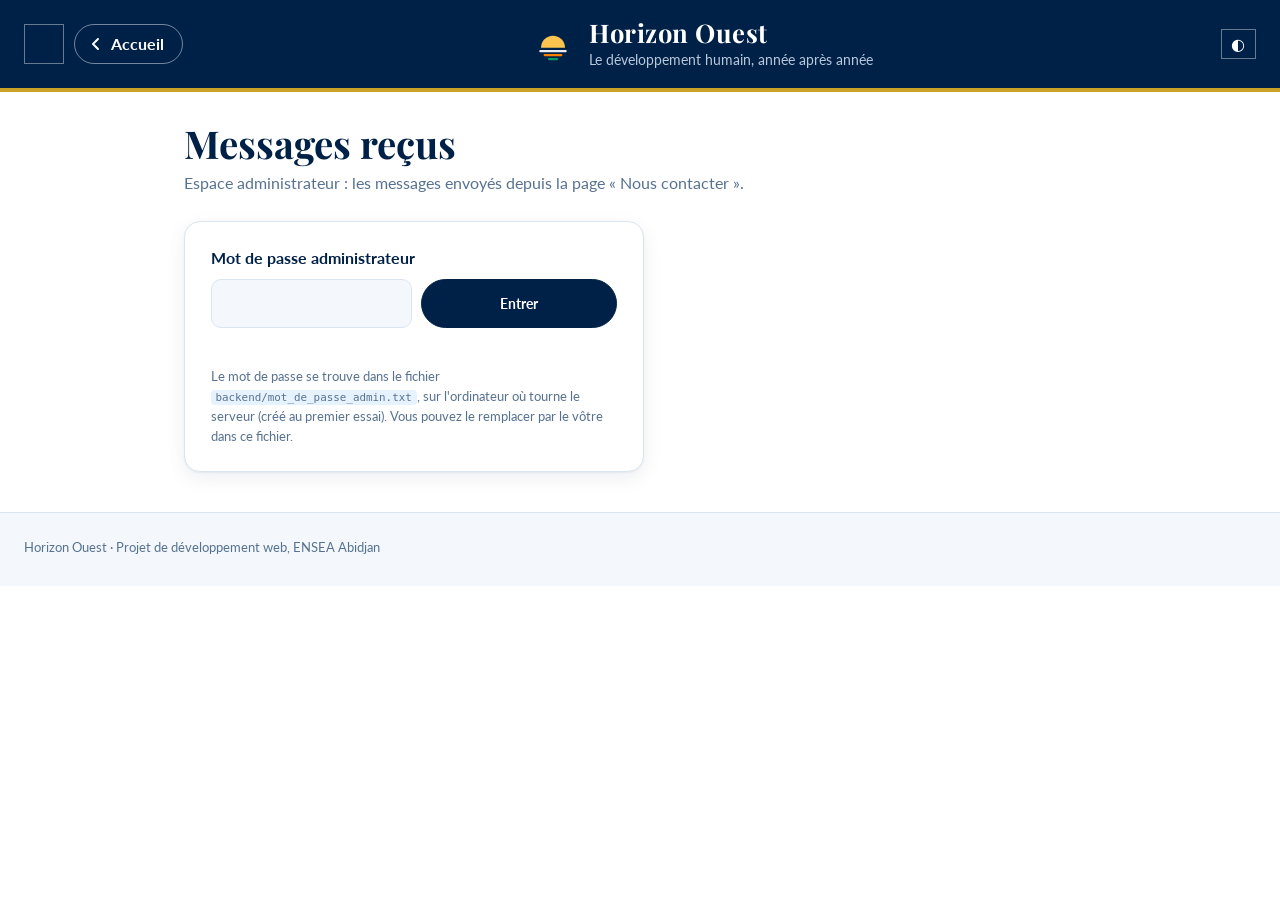
==== admin.html @ affb7279 "Horizon Ouest : tableau de bord du développement humain en Afrique de l'Ouest Projet de développemen" ====
<!DOCTYPE html>
<html lang="fr">
<head>
	<meta charset="UTF-8">
	<meta name="viewport" content="width=device-width, initial-scale=1.0">
	<meta name="robots" content="noindex">
	<title>Messages reçus | Horizon Ouest</title>
	<link rel="preconnect" href="https://fonts.googleapis.com">
	<link rel="preconnect" href="https://fonts.gstatic.com" crossorigin>
	<link rel="stylesheet" href="https://fonts.googleapis.com/css2?family=Lato:ital,wght@0,400;0,700;1,400&family=Playfair+Display:wght@700&display=swap">
	<link rel="icon" href="images/logo.svg" type="image/svg+xml">
	<link rel="stylesheet" href="css/style.css">
</head>
<body>

<header class="bandeau">
	<a class="bandeau__titre" href="index.html">
		<img class="bandeau__logo" src="images/logo.svg" alt="" width="44" height="44">
		<h1>Horizon Ouest</h1>
		<p class="bandeau__sous-titre">Le développement humain, année après année</p>
	</a>
	<nav class="bandeau__nav" aria-label="Réglages">
		<button type="button" id="bascule-theme" class="bouton-icone" aria-label="Basculer le thème clair ou sombre">
			<span aria-hidden="true">◐</span>
		</button>
	</nav>
</header>

<main class="page admin">
	<div class="admin__entete">
		<div>
			<h2 class="page__titre">Messages reçus</h2>
			<p class="admin__sous-titre">Espace administrateur : les messages envoyés depuis la page « Nous contacter ».</p>
		</div>
		<button type="button" id="admin-deconnexion" class="bouton admin__deconnexion" hidden>Se déconnecter</button>
	</div>

	<!-- Connexion -->
	<form id="admin-connexion" class="admin__connexion" novalidate>
		<label for="admin-mdp">Mot de passe administrateur</label>
		<div class="admin__ligne-mdp">
			<input type="password" id="admin-mdp" autocomplete="current-password" required>
			<button type="submit" class="bouton bouton--principal">Entrer</button>
		</div>
		<p id="admin-erreur" class="erreur-champ" role="alert"></p>
		<p class="aide">Le mot de passe se trouve dans le fichier <code>backend/mot_de_passe_admin.txt</code>, sur l'ordinateur où tourne le serveur (créé au premier essai). Vous pouvez le remplacer par le vôtre dans ce fichier.</p>
	</form>

	<!-- Liste -->
	<section id="admin-messages" class="admin__messages" hidden aria-labelledby="admin-compte">
		<div class="admin__outils">
			<p id="admin-compte" class="admin__compte"></p>
			<div class="bascule admin__filtre" role="group" aria-label="Filtrer les messages">
				<button type="button" class="bascule__option actif" data-filtre="tous" aria-pressed="true">Tous</button>
				<button type="button" class="bascule__option" data-filtre="non-lus" aria-pressed="false">Non lus</button>
			</div>
			<label class="visuellement-cache" for="admin-recherche">Rechercher dans les messages</label>
			<input type="search" id="admin-recherche" class="admin__recherche" placeholder="Rechercher (nom, e-mail, texte)…">
			<button type="button" id="admin-actualiser" class="bouton">Actualiser</button>
		</div>
		<ol id="admin-liste" class="admin__liste"></ol>
		<p id="admin-vide" class="admin__vide" hidden></p>
	</section>
</main>

<footer class="pied">
	<p>Horizon Ouest · Projet de développement web, ENSEA Abidjan</p>
</footer>

<script src="js/config.js"></script>
<script src="js/commun.js"></script>
<script src="js/menu.js"></script>
<script src="js/admin.js"></script>

</body>
</html>
---- css/style.css ----
/* style.css : mise en page et theme du tableau de bord.
   Inspiration : publications statistiques (Our World in Data) : fond blanc,
   texte bleu nuit, titres en serif, angles droits, aucune ombre.
   Les couleurs passent par des variables : le mode sombre ne fait que les redefinir. */

:root {
	--fond:            #ffffff;
	--fond-carte:      #ffffff;
	--fond-panneau:    #f4f8fc;
	--surface:         #e7f2ff;
	--texte:           #002147;
	--texte-faible:    #577291;
	--bordure:         #dbe5f0;
	--bordure-forte:   #a4b6ca;
	--accent:          #b40000;   /* liens survoles, focus, erreurs fortes : avec parcimonie */
	--principal:       #002147;   /* bouton principal, onglet actif */
	--principal-texte: #ffffff;
	--vert:            #1a7a4c;
	--rouge:           #b40000;
	--orange:          #a85a00;   /* statut ODD « en chemin » (texte : contraste AA sur blanc) */
	--vert-fond:       #e3f4ea;
	--orange-fond:     #fdf0dc;
	--rouge-fond:      #fbe5e5;
	--orange-ci:       #f77f00;   /* couleur de la Cote d'Ivoire dans les donnees (graphiques, carte) */
	--dore:            #c9a227;   /* petites touches decoratives : traits, bordures, curseur */
	--dore-texte:      #8a6d0b;   /* dore assez fonce pour un texte sur fond blanc */
	--vert-ci:         #009e60;
	--nuit:            #002147;   /* en-tete et bandeau d'accueil, dans les deux themes */
	--carte-min:       #e3ecf6;   /* carte choroplethe : valeur la plus faible */
	--carte-max:       #0b3a6e;   /* carte choroplethe : valeur la plus forte */
	--carte-voisins:   #e9edf1;
	--carte-ocean:     #f3f7fb;
	--jaune:           #fcc44e;   /* titre du bandeau d'accueil */
	--rayon:           16px;      /* cartes et blocs */
	--rayon-petit:     10px;      /* lignes, champs, pastilles carrees */
	--ombre:           0 1px 2px rgba(0, 33, 71, .06), 0 6px 20px rgba(0, 33, 71, .07);
	--ombre-forte:     0 2px 4px rgba(0, 33, 71, .08), 0 14px 34px rgba(0, 33, 71, .13);
	--sortie:          cubic-bezier(.16, 1, .3, 1);
	--serif: "Playfair Display", Georgia, "Times New Roman", serif;
	--sans:  "Lato", "Segoe UI", system-ui, -apple-system, sans-serif;
}

[data-theme="sombre"] {
	--fond:            #0b1a2e;
	--fond-carte:      #0f2138;
	--fond-panneau:    #0f2138;
	--surface:         #16304f;
	--texte:           #e6edf5;
	--texte-faible:    #9fb3c8;
	--bordure:         #24405f;
	--bordure-forte:   #3d5c80;
	--accent:          #ff8a7a;
	--principal:       #e6edf5;
	--principal-texte: #0b1a2e;
	--vert:            #5fcf98;
	--rouge:           #ff8a7a;
	--orange:          #f6b24f;
	--dore:            #e0b84a;
	--dore-texte:      #e8c766;
	--vert-fond:       #123b2c;
	--orange-fond:     #3d2c10;
	--rouge-fond:      #3f1d22;
	--nuit:            #061426;
	--carte-min:       #1f3a5c;
	--carte-max:       #9fd0ff;
	--carte-voisins:   #1a2d45;
	--carte-ocean:     #0b1a2e;
	--ombre:           0 1px 2px rgba(0, 0, 0, .3), 0 6px 20px rgba(0, 0, 0, .25);
	--ombre-forte:     0 2px 4px rgba(0, 0, 0, .35), 0 14px 34px rgba(0, 0, 0, .4);
}

* { box-sizing: border-box; }

html { scroll-behavior: smooth; }
@media (prefers-reduced-motion: reduce) { html { scroll-behavior: auto; } }

body {
	margin: 0;
	font-family: var(--sans);
	font-size: 16px;
	background: var(--fond);
	color: var(--texte);
	line-height: 1.55;
}

a { color: inherit; }
a:hover { color: var(--accent); }

/* ---------- Bandeau ---------- */
.bandeau {
	display: flex;
	align-items: center;
	justify-content: space-between;
	gap: 1.5rem;
	padding: 1.1rem 1.5rem;
	background: var(--nuit);
	color: #ffffff;
	border-bottom: 4px solid var(--dore);
}
/* Drapeau a gauche, titre et sous-titre empiles a droite. */
.bandeau__titre {
	display: grid; grid-template-columns: auto 1fr;
	column-gap: .9rem; align-items: center; min-width: 0;
}

.bandeau__titre { color: inherit; text-decoration: none; }
.bandeau__titre:hover { color: inherit; }
.bandeau__logo { grid-row: span 2; display: block; width: 44px; height: 44px; border-radius: 22%; } /* coins du logo (rx 112/512) */
.bandeau h1 {
	margin: 0;
	font-family: var(--serif);
	font-weight: 700;
	font-size: 1.6rem;
	line-height: 1.1;
	letter-spacing: .02em;
}
.bandeau__sous-titre { margin: .2rem 0 0; font-size: .88rem; color: #b9c8db; }

.bandeau__nav { display: flex; align-items: center; gap: 1.2rem; flex: 0 0 auto; }

.bouton-icone {
	background: transparent;
	border: 1px solid rgba(255, 255, 255, .4);
	color: #ffffff;
	padding: .3rem .6rem;
	font-size: 1rem;
	cursor: pointer;
}
.bouton-icone:hover { border-color: #ffffff; }
.bandeau :focus-visible { outline-color: var(--jaune); }

/* ---------- Bandeau d'accueil : carte du monde en filigrane ---------- */
.accueil {
	position: relative;
	overflow: hidden;
	background: var(--nuit);
	color: #ffffff;
	text-align: center;
	/* Section haute : la carte du monde en filigrane a de la place pour se montrer. */
	min-height: 440px; display: flex; align-items: center; justify-content: center;
	padding: 4.5rem 1.5rem 4rem;
}
.accueil__carte {
	position: absolute; inset: 0;
	width: 100%; height: 100%;
	object-fit: cover;
	opacity: .3;
	pointer-events: none;
}
.accueil__contenu { position: relative; max-width: 860px; margin: 0 auto; }
.accueil__titre {
	margin: 0 0 .8rem;
	font-family: var(--serif);
	font-weight: 700;
	font-size: clamp(1.7rem, 3.6vw, 2.6rem);
	line-height: 1.15;
	color: var(--jaune);
	text-wrap: balance;
}
.accueil__texte { margin: 0 auto 1.5rem; max-width: 60ch; font-size: 1.05rem; color: #d3deea; }
.accueil__chiffres {
	list-style: none; margin: 0; padding: 0;
	display: flex; flex-wrap: wrap; justify-content: center; gap: .6rem;
}
.accueil__chiffres li {
	padding: .35rem .95rem;
	border: 1px solid rgba(255, 255, 255, .35);
	border-radius: 999px;
	font-size: .9rem;
	color: #ffffff;
	background: rgba(0, 33, 71, .55);
}


:focus-visible { outline: 2px solid var(--accent); outline-offset: 2px; }

/* ---------- Disposition ---------- */
.disposition {
	display: grid;
	grid-template-columns: 300px 1fr;
	gap: 2rem;
	padding: 1.75rem 1.5rem 2.5rem;
	align-items: start;
	max-width: 1360px;
	margin: 0 auto;
}

/* ---------- Panneau de controle ---------- */
.panneau {
	background: var(--fond-panneau);
	border: 1px solid var(--bordure);
	padding: 1.1rem 1.1rem 1.3rem;
	position: sticky;
	top: 1rem;
}

.groupe { border: 0; padding: 0; margin: 0 0 1.25rem; min-width: 0; }
.groupe legend, .legende-section {
	font-family: var(--serif);
	font-weight: 700;
	font-size: 1.02rem;
	color: var(--texte);
	padding: 0;
	margin: 0 0 .45rem;
}

select, input[type="number"] {
	width: 100%;
	padding: .5rem .55rem;
	border: 1px solid var(--bordure-forte);
	border-radius: 0;
	background: var(--fond-carte);
	color: var(--texte);
	font: inherit;
	font-size: .92rem;
}
select:hover, input[type="number"]:hover { border-color: var(--texte-faible); }
input.invalide { border-color: var(--rouge); }

.periode { display: flex; gap: .7rem; }
.periode span { flex: 1; display: flex; align-items: center; gap: .4rem; }
.periode label { font-size: .88rem; color: var(--texte-faible); }

/* 16 pays sur deux colonnes, puis les deux agregats sous un trait. */
.liste-pays { display: grid; grid-template-columns: 1fr 1fr; gap: .3rem .75rem; }
.liste-pays .case { min-width: 0; line-height: 1.3; }
.case--agregat { grid-column: 1 / -1; }
.case:not(.case--agregat) + .case--agregat { margin-top: .35rem; padding-top: .55rem; border-top: 1px solid var(--bordure); }
.case { display: flex; align-items: center; gap: .5rem; font-size: .92rem; cursor: pointer; }
.case input { accent-color: var(--principal); margin: 0; }
.case--agregat { color: var(--texte-faible); }

.bascule { display: flex; border: 1px solid var(--bordure-forte); margin-bottom: .7rem; }
.bascule__option {
	flex: 1; padding: .42rem; border: 0; background: var(--fond-carte);
	color: var(--texte); font: inherit; font-size: .88rem; cursor: pointer;
}
.bascule__option + .bascule__option { border-left: 1px solid var(--bordure-forte); }
.bascule__option.actif { background: var(--principal); color: var(--principal-texte); font-weight: 700; }

.actions { display: flex; gap: .5rem; margin-top: .5rem; }
.bouton {
	flex: 1; padding: .5rem .7rem;
	border: 1px solid var(--bordure-forte); border-radius: 0;
	background: var(--fond-carte); color: var(--texte);
	font: inherit; font-size: .88rem; cursor: pointer;
}
.bouton:hover:not(:disabled) { border-color: var(--texte); }
.bouton:disabled { opacity: .5; cursor: not-allowed; }
.bouton--principal {
	background: var(--principal); border-color: var(--principal);
	color: var(--principal-texte); font-weight: 700;
}
.bouton--principal:hover:not(:disabled) { background: var(--accent); border-color: var(--accent); color: #fff; }

.lien-discret {
	display: block; width: 100%; margin-top: .7rem; padding: 0;
	background: none; border: 0; color: var(--texte-faible);
	font: inherit; font-size: .82rem; text-align: left;
	text-decoration: underline; text-underline-offset: 2px; cursor: pointer;
}
.lien-discret:hover { color: var(--accent); }

.aide { margin: .35rem 0 0; font-size: .8rem; color: var(--texte-faible); }
.erreur-champ { margin: .3rem 0 0; font-size: .8rem; color: var(--rouge); min-height: 1em; }
.etiquette-champ { display: block; margin: .7rem 0 .25rem; font-size: .85rem; color: var(--texte-faible); }

.groupe--separe { margin: 1.3rem 0 0; padding-top: 1.1rem; border-top: 1px solid var(--bordure); }

/* ---------- Resultats ---------- */
.resultats { min-width: 0; }
.titre-serie {
	margin: 0 0 1.1rem;
	font-family: var(--serif);
	font-weight: 700;
	font-size: 1.75rem;
	line-height: 1.2;
	max-width: 40ch;
}

.bloc {
	background: var(--fond-carte);
	border: 1px solid var(--bordure);
	padding: 1.2rem 1.25rem;
	margin: 0 0 1.5rem;
}
.bloc__titre {
	margin: 0 0 .8rem;
	font-family: var(--serif);
	font-weight: 700;
	font-size: 1.15rem;
	color: var(--texte);
}
/* La legende du graphique est le commentaire automatique : une phrase, pas un titre. */
.bloc--graphique .bloc__titre {
	font-family: var(--sans);
	font-weight: 400;
	font-size: .98rem;
	color: var(--texte-faible);
	max-width: 75ch;
}
.zone-graphique { position: relative; height: 360px; }
.origine-calculs { margin: -.75rem 0 1rem; }

/* ---------- Carte choroplethe ---------- */
.choro__sous-titre { margin: -.5rem 0 1rem; color: var(--texte-faible); font-size: .92rem; }
.choro__corps {
	display: grid; grid-template-columns: minmax(0, 1.75fr) minmax(220px, 1fr);
	gap: 1.5rem; align-items: start;
}
.choro__zone { position: relative; }
.choro { display: block; width: 100%; height: auto; background: var(--carte-ocean); }
.choro__voisins { fill: var(--carte-voisins); stroke: var(--fond-carte); stroke-width: .8; }
.choro__encadre { fill: none; stroke: var(--bordure-forte); stroke-width: .8; stroke-dasharray: 3 2; }
.choro__pays { stroke: var(--fond-carte); stroke-width: 1; stroke-linejoin: round; transition: fill .3s; cursor: default; }
.choro__pays.est-survole { stroke: var(--texte); stroke-width: 2; }
.choro__pays--manquant { fill: url(#hachures); }
.choro__hachure { stroke: var(--bordure-forte); stroke-width: 1.6; }
.choro__valeur {
	font: 700 10.5px var(--sans); fill: #002147; text-anchor: middle;
	dominant-baseline: middle; pointer-events: none; font-variant-numeric: tabular-nums;
}
.choro__valeur--clair { fill: #ffffff; }
/* Grande annee en filigrane, comme dans les cartes animees d'Our World in Data. */
.choro__grande-annee {
	position: absolute; left: .6rem; bottom: .2rem; pointer-events: none;
	font: 700 clamp(1.8rem, 6vw, 3.2rem)/1 var(--serif); color: var(--texte); opacity: .18;
}
.choro__infobulle {
	position: absolute; z-index: 2; pointer-events: none;
	display: flex; flex-direction: column; gap: .1rem;
	padding: .45rem .65rem; max-width: 240px;
	background: var(--fond-carte); border: 1px solid var(--bordure-forte);
	font-size: .85rem; line-height: 1.35; white-space: nowrap;
}
.choro__infobulle strong { font-family: var(--serif); }
.choro__infobulle[hidden] { display: none; }
.choro__nom-encadre { font: 9px var(--sans); fill: var(--texte-faible); text-anchor: middle; }

.choro__classement { list-style: none; margin: 0; padding: 0; font-size: .85rem; }
.choro__ligne {
	display: grid; grid-template-columns: 1.4rem minmax(0, 7.5rem) 1fr auto;
	align-items: center; gap: .5rem; padding: .18rem .3rem;
	border-bottom: 1px solid var(--bordure);
}
.choro__ligne.est-survole { background: var(--surface); }
.choro__ligne--civ { font-weight: 700; box-shadow: inset 3px 0 0 var(--orange-ci); }
.choro__rang { color: var(--texte-faible); text-align: right; font-variant-numeric: tabular-nums; }
.choro__nom { overflow: hidden; text-overflow: ellipsis; white-space: nowrap; }
.choro__barre { height: 8px; background: var(--carte-voisins); }
.choro__barre > span { display: block; height: 100%; transition: width .3s; }
.choro__chiffre { text-align: right; font-variant-numeric: tabular-nums; white-space: nowrap; }

.choro__commandes { display: flex; align-items: stretch; gap: .5rem; margin-top: 1rem; }
.choro__fleche { flex: 0 0 auto; padding-inline: .9rem; }
.choro__fleche:disabled { opacity: .35; cursor: default; }
/* Bande des annees : defile horizontalement, l'annee choisie reste au centre. */
.choro__bande {
	position: relative; flex: 1; min-width: 0;
	display: flex; gap: .25rem; overflow-x: auto; scrollbar-width: thin;
	padding: .2rem; border: 1px solid var(--bordure); background: var(--fond-panneau);
}
.choro__an {
	flex: 0 0 auto; padding: .3rem .55rem;
	font: inherit; font-size: .88rem; font-variant-numeric: tabular-nums;
	color: var(--texte); background: transparent; border: 1px solid transparent; cursor: pointer;
}
.choro__an:hover { border-color: var(--bordure-forte); }
.choro__an--partiel { color: var(--texte-faible); }
.choro__an.actif { background: var(--principal); color: var(--principal-texte); font-weight: 700; }
.choro__an:focus-visible, .choro__fleche:focus-visible { outline: 2px solid var(--dore); outline-offset: 1px; }
@media (max-width: 520px) {
	.choro__fleche-texte { display: none; }
}
.choro__legende {
	display: flex; align-items: center; gap: .6rem;
	margin: .7rem 0 .2rem; font-size: .85rem; color: var(--texte-faible);
}
.choro__degrade {
	flex: 1; max-width: 260px; height: 10px;
	background: linear-gradient(to right, var(--carte-min), var(--carte-max));
}
@media (max-width: 900px) {
	.choro__corps { grid-template-columns: 1fr; }
}
@media (prefers-reduced-motion: reduce) {
	.choro__pays, .choro__barre > span { transition: none; }
}

/* ---------- Chiffres cles ---------- */
.hausse { color: var(--vert); }

/* ---------- Statut ODD : pastille feu tricolore (couleur + texte, jamais la couleur seule) ---------- */
.pastille {
	display: inline-flex; align-items: center; gap: .35rem;
	padding: .1rem .55rem; border-radius: 999px;
	font-size: .78rem; font-weight: 700; white-space: nowrap;
}
.pastille::before { content: ""; width: .55rem; height: .55rem; border-radius: 50%; background: currentColor; }
.pastille--atteint { color: var(--vert);   background: var(--vert-fond); }
.pastille--proche  { color: var(--orange); background: var(--orange-fond); }
.pastille--loin    { color: var(--rouge);  background: var(--rouge-fond); }


/* ---------- Comprendre l'indicateur ---------- */
.fiche summary { cursor: pointer; margin: 0; }
.fiche[open] summary { margin-bottom: .8rem; }
.fiche p { margin: 0 0 .6rem; }
.fiche a { color: var(--texte); }
.fiche__citation-titre { font-weight: 700; margin-top: 1rem !important; }
.fiche__citation {
	padding: .7rem .9rem; background: var(--fond-panneau);
	border-left: 3px solid var(--dore); font-size: .9rem;
}

/* ---------- Chiffres cles de l'accueil ---------- */
.mini-courbe { display: block; width: 100%; height: 36px; overflow: visible; }
.baisse { color: var(--rouge); }

/* ---------- Tableau ---------- */
.zone-tableau { overflow-x: auto; max-height: 440px; }
table { border-collapse: collapse; width: 100%; font-size: .9rem; font-variant-numeric: tabular-nums; }
th, td { padding: .45rem .75rem; text-align: right; border-bottom: 1px solid var(--bordure); white-space: nowrap; }
th:first-child, td:first-child { text-align: left; position: sticky; left: 0; background: var(--fond-carte); }
thead th {
	position: sticky; top: 0; z-index: 1;
	background: var(--fond-carte); font-weight: 700; color: var(--texte);
	border-bottom: 2px solid var(--texte);
}
tbody tr:hover td, tbody tr:hover th { background: var(--surface); }
.nd { color: var(--texte-faible); }

/* ---------- Etats ---------- */
.etat {
	border-top: 2px solid var(--texte);
	padding: 2.2rem 0 1rem;
	color: var(--texte-faible);
	max-width: 62ch;
}
.etat__titre {
	font-family: var(--serif); font-weight: 700; font-size: 1.5rem; line-height: 1.25;
	color: var(--texte); margin: 0 0 .6rem;
}
.etat--erreur { border-top-color: var(--rouge); }
.etat--erreur .etat__titre { color: var(--rouge); }
.etat .bouton { flex: 0 0 auto; margin-top: .9rem; }

.rotateur {
	width: 26px; height: 26px; margin: 0 0 .8rem;
	border: 3px solid var(--bordure); border-top-color: var(--texte);
	border-radius: 50%; animation: tourner .8s linear infinite;
}
@keyframes tourner { to { transform: rotate(360deg); } }
@media (prefers-reduced-motion: reduce) { .rotateur { animation-duration: 2.5s; } }

/* ---------- Favoris, import, ruptures ---------- */
.liste-favoris { list-style: none; margin: 0; padding: 0; display: flex; flex-direction: column; gap: .3rem; }
.liste-favoris li { display: flex; align-items: center; gap: .3rem; }
.favori__ouvrir {
	flex: 1; min-width: 0; text-align: left; padding: .35rem .5rem;
	border: 1px solid var(--bordure); background: var(--fond-carte);
	color: var(--texte); font: inherit; font-size: .84rem; cursor: pointer;
	overflow: hidden; text-overflow: ellipsis; white-space: nowrap;
}
.favori__ouvrir:hover { border-color: var(--texte); }
.favori__supprimer {
	flex: 0 0 auto; width: 1.9rem; height: 1.9rem; border: 0;
	background: none; color: var(--texte-faible); font-size: 1.05rem; cursor: pointer;
}
.favori__supprimer:hover { color: var(--rouge); }

.bouton--fichier { display: block; text-align: center; }
input[type="file"]:focus-visible + .bouton--fichier { outline: 2px solid var(--accent); outline-offset: 2px; }

.bandeau-info {
	margin: -.4rem 0 1.2rem; padding: .65rem .9rem; font-size: .9rem;
	background: var(--surface); border-left: 3px solid var(--texte);
}
.lien-discret--en-ligne { display: inline; width: auto; margin: 0 0 0 .3rem; }

.liste-ruptures { margin: 0 0 .6rem; padding-left: 1.2rem; font-size: .93rem; }
.liste-ruptures li { margin: .3rem 0; }
.liste-ruptures li.hausse, .liste-ruptures li.baisse { color: var(--texte); }
.liste-ruptures li.hausse::marker { color: var(--vert); }
.liste-ruptures li.baisse::marker { color: var(--rouge); }
td.rupture { color: var(--rouge); font-weight: 700; box-shadow: inset 0 -2px 0 var(--rouge); }

/* ---------- Notre equipe ---------- */
.projet { max-width: 1100px; margin: 0 auto; padding: 2.5rem 1.5rem 0; }
.equipe__grille {
	display: grid; grid-template-columns: repeat(auto-fit, minmax(300px, 1fr));
	gap: 1.5rem;
}

.membre {
	display: grid; grid-template-columns: 160px 1fr; column-gap: 1.4rem; align-items: center;
	padding: 1.4rem; background: var(--fond-panneau);
	border: 1px solid var(--bordure); border-top: 4px solid var(--dore);
}
.membre:nth-child(2) { border-top-color: var(--vert-ci); }
.membre__cadre, .membre__photo, .membre__initiales { width: 160px; height: 160px; border-radius: 50%; overflow: hidden; }
.membre__photo { object-fit: cover; display: block; }
.membre__initiales {
	display: flex; align-items: center; justify-content: center;
	background: var(--nuit); color: var(--jaune);
	font-family: var(--serif); font-size: 3rem; font-weight: 700;
}
.membre__nom { margin: 0; font-family: var(--serif); font-size: 1.3rem; line-height: 1.25; }
.membre__role { margin: .2rem 0 .6rem; font-size: .9rem; color: var(--texte-faible); }
.membre__description { margin: 0 0 .7rem; font-size: .95rem; }
.membre__mail { font-size: .92rem; color: var(--texte); overflow-wrap: anywhere; text-underline-offset: 2px; }
.membre__mail:hover { color: var(--accent); }

.projet__titre { margin: 0 0 1rem; font-family: var(--serif); font-size: 1.6rem; padding-top: 1.5rem; border-top: 2px solid var(--texte); }

.suggestions__form { display: flex; flex-direction: column; gap: 1rem; max-width: 640px; }
.suggestions__ligne { display: grid; grid-template-columns: 1fr 1fr; gap: 1rem; }
.suggestions__form label { display: flex; flex-direction: column; gap: .3rem; font-size: .92rem; font-weight: 700; }
.suggestions__form input, .suggestions__form textarea {
	font: inherit; font-weight: 400; padding: .55rem .7rem;
	border: 1px solid var(--bordure-forte); background: var(--fond); color: var(--texte);
}
.suggestions__form textarea { resize: vertical; }
.suggestions__form .bouton { align-self: flex-start; }

/* ---------- Pied ---------- */
.pied {
	padding: 1.3rem 1.5rem 1.6rem;
	font-size: .84rem; color: var(--texte-faible);
	border-top: 1px solid var(--bordure);
	background: var(--fond-panneau);
}
.pied p { margin: .2rem auto; max-width: 1360px; }

/* ---------- Accessibilite ---------- */
.visuellement-cache {
	position: absolute; width: 1px; height: 1px;
	padding: 0; margin: -1px; overflow: hidden;
	clip: rect(0 0 0 0); white-space: nowrap; border: 0;
}

/* ---------- Adaptation aux petits ecrans ---------- */
@media (max-width: 900px) {
	.disposition { grid-template-columns: 1fr; padding: 1.25rem 1rem 2rem; gap: 1.5rem; }
	.panneau { position: static; }
}
@media (max-width: 720px) {
	.bandeau { flex-wrap: wrap; padding: 1rem; }
	.bandeau__nav { width: 100%; justify-content: flex-start; }
	.titre-serie { font-size: 1.4rem; }
	.accueil { min-height: 340px; padding: 3rem 1rem 2.6rem; }
}
@media (max-width: 520px) {
	.bandeau h1 { font-size: 1.15rem; }
	.bandeau__logo { width: 34px; height: 34px; }
	.projet { padding-left: 1rem; padding-right: 1rem; }
	.equipe__grille { grid-template-columns: 1fr; }
	.membre { grid-template-columns: 96px 1fr; padding: 1rem; }
	.membre__cadre, .membre__photo, .membre__initiales { width: 96px; height: 96px; }
	.membre__initiales { font-size: 2rem; }
	.suggestions__ligne { grid-template-columns: 1fr; }
	.zone-graphique { height: 270px; }
	.actions { flex-direction: column; }
}
.import-details { margin-top: .5rem; }
.import-details summary { cursor: pointer; font-weight: 700; }
.import-details p { margin: .4rem 0; }

/* ---------- En-tete « hero » de l'accueil (modele du projet du Port) ---------- */
.entete-hero { background: var(--fond); padding: 8px 8px 0; } /* toute petite marge autour de la photo */
.bandeau--hero {
	position: relative; overflow: hidden;
	display: grid; grid-template-columns: 1fr auto; grid-template-rows: auto 1fr;
	align-items: end; gap: 1rem;
	min-height: 470px; padding: 1.4rem 2.5rem 1.6rem;
	border: 1px solid rgba(255, 255, 255, .12); border-radius: 14px;
}
.bandeau--hero .bandeau__nav { grid-column: 2; grid-row: 1; align-self: start; }
.hero__texte { grid-column: 1; grid-row: 2; min-width: 0; }
.hero__commandes { grid-column: 2; grid-row: 2; display: flex; align-items: center; gap: .7rem; }
.bandeau--hero > :not(.carrousel) { position: relative; z-index: 1; }
.carrousel { position: absolute; inset: 0; }
.carrousel__image {
	position: absolute; inset: 0; width: 100%; height: 100%;
	object-fit: cover; object-position: center 40%;
	opacity: 0; transition: opacity .6s ease;
}
.carrousel__image.actif { opacity: 1; }
/* degrade : sombre a gauche (texte lisible), la photo se devoile vers la droite */
.carrousel::after {
	content: ""; position: absolute; inset: 0;
	background:
		linear-gradient(90deg, rgba(0, 33, 71, .72) 0%, rgba(0, 33, 71, .35) 38%, transparent 65%),
		linear-gradient(0deg, rgba(0, 33, 71, .35), transparent 40%);
}
.bandeau--hero h1 { font-size: 2rem; }
.bandeau--hero .bandeau__sous-titre { font-size: .95rem; color: #d3deea; }
.hero__legende { margin: .7rem 0 0; font-size: .8rem; color: #b9c8db; }
.hero__points { display: flex; flex-wrap: wrap; gap: 5px; max-width: 220px; justify-content: flex-end; }
.hero__point {
	width: 8px; height: 8px; padding: 0; border: 0; border-radius: 50%;
	background: rgba(255, 255, 255, .45); cursor: pointer;
}
.hero__point[aria-current="true"] { background: #ffffff; transform: scale(1.35); }
.bandeau--hero :focus-visible { outline-color: var(--jaune); }
@media (prefers-reduced-motion: reduce) { .carrousel__image { transition: none; } }
@media (max-width: 720px) {
	.entete-hero { padding: 6px 6px 0; }
	.bandeau--hero { grid-template-columns: 1fr; grid-template-rows: auto auto auto; min-height: 300px; padding: 1rem; }
	.bandeau--hero .bandeau__nav { grid-column: 1; width: auto; }
	.hero__texte { grid-row: 2; }
	.hero__commandes { grid-column: 1; grid-row: 3; justify-content: flex-end; }
	.bandeau--hero h1 { font-size: 1.6rem; }
}

.credits-photos { margin: .4rem auto; max-width: 1360px; }
.credits-photos summary { cursor: pointer; }
.credits-photos ul { margin: .4rem 0; padding-left: 1.2rem; columns: 2 320px; }
@media (max-width: 720px) {
}

/* ---------- Bouton « trois barres » et tiroir de navigation ---------- */
.bouton-menu {
	display: inline-flex; flex-direction: column; justify-content: center; gap: 4px;
	width: 40px; height: 40px; padding: 0 10px; flex: 0 0 auto;
	background: transparent; border: 1px solid rgba(255, 255, 255, .4); cursor: pointer;
}
.bouton-menu span { display: block; height: 2px; background: #ffffff; }
.bouton-menu:hover { border-color: #ffffff; }
.bouton-menu:hover span { background: var(--jaune); }
.bandeau--hero > .bouton-menu { position: absolute; top: 1.2rem; left: 2.5rem; z-index: 2; }

.tiroir {
	margin: 0; padding: 0; border: 0;
	width: min(340px, 88vw); max-width: none; height: 100%; max-height: none;
	background: var(--fond-carte); color: var(--texte);
	border-right: 4px solid var(--dore);
	overflow-y: auto;
}
.tiroir::backdrop { background: rgba(0, 20, 45, .55); }
.tiroir[open] { animation: tiroir-entree .22s ease-out; }
@keyframes tiroir-entree { from { transform: translateX(-100%); } to { transform: none; } }
.tiroir__entete {
	display: flex; align-items: center; justify-content: space-between;
	padding: 1rem 1.2rem; background: var(--nuit); color: #ffffff;
}
.tiroir__titre { font-family: var(--serif); font-weight: 700; font-size: 1.25rem; }
.tiroir__fermer {
	width: 36px; height: 36px; font-size: 1.5rem; line-height: 1;
	background: transparent; color: #ffffff; border: 1px solid rgba(255, 255, 255, .4); cursor: pointer;
}
.tiroir__fermer:hover { border-color: #ffffff; }
.tiroir__nav { padding: .4rem 0 1.5rem; }
.tiroir__rubrique {
	margin: 1.1rem 1.2rem .3rem; font-size: .75rem; font-weight: 700;
	letter-spacing: .12em; text-transform: uppercase; color: var(--dore-texte);
}
.tiroir__nav a, .tiroir__nav summary {
	display: block; padding: .55rem 1.2rem; color: var(--texte); text-decoration: none;
	border-left: 3px solid transparent; cursor: pointer;
}
.tiroir__nav a:hover, .tiroir__nav summary:hover { background: var(--fond-panneau); color: var(--texte); border-left-color: var(--bordure-forte); }
.tiroir__nav a[aria-current="page"] { font-weight: 700; border-left-color: var(--dore); background: var(--fond-panneau); }
.tiroir__themes summary { font-weight: 700; }
.tiroir__themes details a { padding-left: 2.2rem; font-size: .92rem; color: var(--texte-faible); }
.tiroir__themes details[open] { background: var(--fond-panneau); }
@media (prefers-reduced-motion: reduce) { .tiroir[open] { animation: none; } }

/* ---------- Chiffres cles : choix du pays, attente, courbe animee ---------- */
.mini-courbe { height: 40px; cursor: crosshair; }
.mini-courbe polyline { fill: none; stroke-width: 2; stroke-linejoin: round; vector-effect: non-scaling-stroke; }
.mini-courbe__pays { stroke: var(--dore); }
.mini-courbe { animation: trace .9s ease-out; }
.mini-courbe__ref { stroke: var(--texte-faible); stroke-width: 1.5; stroke-dasharray: 3 3; opacity: .7; }
.mini-courbe__point { stroke: var(--dore); stroke-width: 7; stroke-linecap: round; vector-effect: non-scaling-stroke; }
@keyframes trace { from { clip-path: inset(0 100% 0 0); } to { clip-path: inset(0 0 0 0); } }
@media (prefers-reduced-motion: reduce) {
	.mini-courbe { animation: none; }
}
@media (max-width: 720px) {
	.bandeau--hero > .bouton-menu { top: 1rem; left: 1rem; }
	.bandeau--hero .bandeau__nav { justify-self: end; }
}

/* Tiroir ouvert au survol (non modal) : meme place que le modal, au-dessus de la page. */
.tiroir { position: fixed; inset: 0 auto 0 0; z-index: 1000; }
.tiroir--survol { box-shadow: 6px 0 24px rgba(0, 20, 45, .25); }
/* Bande invisible au bord gauche de la fenetre : y amener la souris ouvre le menu. */
.tiroir-bord { position: fixed; inset: 0 auto 0 0; width: 8px; z-index: 999; }

/* ---------- Pages secondaires (Pays, Themes, Trajectoires) ---------- */
.page { max-width: 1200px; margin: 0 auto; padding: 1.8rem 1.5rem 2.5rem; }
.page__entete { display: flex; flex-wrap: wrap; align-items: baseline; gap: .4rem 1.4rem; }
.page__surtitre {
	flex-basis: 100%; margin: 0; font-size: .78rem; font-weight: 700;
	letter-spacing: .14em; text-transform: uppercase; color: var(--dore-texte);
}
.page__titre { margin: 0; font-family: var(--serif); font-size: clamp(1.7rem, 3.5vw, 2.4rem); line-height: 1.15; }
.page__choix { display: inline-flex; align-items: center; gap: .5rem; font-weight: 700; font-size: .9rem; }
.page__choix select { width: auto; }
.page__intro { max-width: 75ch; margin: .8rem 0 1.4rem; color: var(--texte-faible); }
.lien-fleche { font-size: .9rem; font-weight: 700; color: var(--texte); text-underline-offset: 3px; }
.lien-fleche:hover { color: var(--dore-texte); }

/* Fiche pays */
.page--pays { max-width: 1240px; }
.pays-entete { display: flex; flex-wrap: wrap; align-items: flex-end; justify-content: space-between; gap: 1rem 2rem; margin-bottom: 1.6rem; }
.pays-entete__sous-titre { margin: .35rem 0 0; color: var(--texte-faible); }
.page__choix select { border-radius: var(--rayon-petit); }

.bilan { display: grid; grid-template-columns: repeat(3, minmax(0, 1fr)); gap: .9rem; margin-bottom: 1.6rem; color: var(--texte-faible); }
.bilan--attente { display: block; min-height: 5.4rem; }
.bilan__titre { grid-column: 1 / -1; margin: 0; font-weight: 700; color: var(--texte); }
.bilan__tuile {
	display: flex; align-items: baseline; gap: .7rem; padding: .9rem 1.1rem;
	border-radius: var(--rayon); animation: objectif-entree .5s var(--sortie) both;
}
.bilan__tuile--atteint { background: var(--vert-fond); color: var(--vert); }
.bilan__tuile--proche { background: var(--orange-fond); color: var(--orange); animation-delay: 70ms; }
.bilan__tuile--loin { background: var(--rouge-fond); color: var(--rouge); animation-delay: 140ms; }
.bilan__nombre { font-family: var(--serif); font-size: 2.2rem; font-weight: 700; line-height: 1; }
.bilan__libelle { font-weight: 700; }

/* Raccourcis vers les themes : restent visibles pendant le defilement. */
.raccourcis {
	position: sticky; top: 0; z-index: 5; display: flex; flex-wrap: wrap; gap: .5rem;
	margin: 0 -.5rem 1.2rem; padding: .7rem .5rem; background: var(--fond);
}
.raccourcis a {
	padding: .4rem .95rem; border: 1px solid var(--bordure); border-radius: 999px;
	background: var(--fond-carte); color: var(--texte); font-size: .88rem; font-weight: 700; text-decoration: none;
	transition: border-color .15s, background-color .15s;
}
.raccourcis a:hover { border-color: var(--dore); background: var(--fond-panneau); }

.fiche-theme {
	margin-bottom: 1.4rem; padding: .6rem 1.2rem 1rem; scroll-margin-top: 4.5rem;
	background: var(--fond-carte); border: 1px solid var(--bordure); border-radius: var(--rayon); box-shadow: var(--ombre);
}
.fiche-theme__entete { display: flex; flex-wrap: wrap; align-items: baseline; gap: .3rem 1rem; padding: .8rem .4rem .7rem; }
.fiche-theme__titre { margin: 0; font-family: var(--serif); font-size: 1.35rem; }
.fiche-theme__compte { font-size: .85rem; color: var(--texte-faible); }
.fiche-theme__lien { margin-left: auto; font-size: .88rem; font-weight: 700; color: var(--texte); text-underline-offset: 3px; }
.fiche-theme__lien:hover { color: var(--dore-texte); }

.ligne-pays {
	display: grid; align-items: center; gap: .3rem 1.1rem;
	grid-template-columns: minmax(12rem, 1.3fr) minmax(9rem, 1fr) minmax(8rem, 1fr) 9.5rem 6.5rem 8.5rem;
	padding: .7rem .5rem; border-radius: var(--rayon-petit);
	transition: background-color .15s, opacity .2s;
	animation: objectif-entree .45s var(--sortie) both; animation-delay: calc(var(--i) * 45ms);
}
.ligne-pays + .ligne-pays { box-shadow: 0 -1px 0 var(--bordure); }
.ligne-pays:hover { background: var(--fond-panneau); box-shadow: none; }
.ligne-pays:hover + .ligne-pays { box-shadow: none; }
.ligne-pays--attente { opacity: .45; }
.ligne-pays__nom { font-weight: 700; color: var(--texte); text-decoration: none; }
.ligne-pays__nom:hover { color: var(--dore-texte); text-decoration: underline; text-underline-offset: 3px; }
.ligne-pays__valeur strong { font-family: var(--serif); font-size: 1.3rem; font-variant-numeric: lining-nums tabular-nums; }
.ligne-pays__valeur small { display: block; font-size: .76rem; color: var(--texte-faible); line-height: 1.3; }
.ligne-pays .mini-courbe { height: 38px; }
.ligne-pays__evolution { justify-self: start; padding: .15rem .6rem; border-radius: 999px; font-size: .8rem; font-weight: 700; white-space: nowrap; }
.ligne-pays__evolution:empty { display: none; }
.ligne-pays__evolution--bon { color: var(--vert); background: var(--vert-fond); }
.ligne-pays__evolution--mauvais { color: var(--rouge); background: var(--rouge-fond); }
.ligne-pays__evolution--neutre { color: var(--texte-faible); background: var(--surface); }

/* Rang : texte + petit rail, 1er a gauche */
.rang { display: flex; flex-direction: column; gap: .3rem; font-size: .82rem; color: var(--texte-faible); }
.rang__texte b { font-family: var(--serif); font-size: 1.05rem; color: var(--texte); }
.rang__texte sup { font-size: .65em; }
.rang__rail { position: relative; height: 4px; border-radius: 999px; background: var(--surface); }
.rang__point {
	position: absolute; top: 50%; left: calc(var(--p) * 100%); width: 10px; height: 10px; margin: -5px 0 0 -5px;
	border-radius: 50%; background: var(--texte-faible);
}
.rang--tete .rang__point { background: var(--vert); }
.rang--tete .rang__texte b { color: var(--vert); }
.rang--queue .rang__point { background: var(--rouge); }
.pays-note { margin-top: 1rem; }

/* Themes */
.onglets { display: flex; flex-wrap: wrap; gap: 0; margin-bottom: 1.6rem; border-bottom: 2px solid var(--bordure); }
.onglets a {
	padding: .6rem 1rem; margin-bottom: -2px; color: var(--texte-faible); text-decoration: none; font-weight: 700;
	border-bottom: 3px solid transparent;
}
.onglets a:hover { color: var(--texte); border-bottom-color: var(--bordure-forte); }
.onglets a[aria-current="page"] { color: var(--texte); border-bottom-color: var(--dore); }
.graphiques-theme { display: grid; grid-template-columns: repeat(auto-fit, minmax(440px, 1fr)); gap: 0 1.5rem; }
.graphique-theme { margin: 0 0 1.5rem; }
.graphique-theme figcaption a { color: inherit; text-decoration: none; }
.graphique-theme figcaption a:hover { color: var(--dore-texte); text-decoration: underline; }
.graphique-theme figcaption small { font-family: var(--sans); font-weight: 400; font-size: .8rem; color: var(--texte-faible); }
.graphique-theme__zone { position: relative; height: 240px; }
.graphique-theme__attente { position: absolute; inset: 0; display: grid; place-items: center; margin: 0; color: var(--texte-faible); }
.graphique-theme__phrase { margin: .7rem 0 0; font-size: .9rem; }
.legende-theme { display: flex; flex-wrap: wrap; gap: .3rem 1rem; margin: -.3rem 0 .5rem; font-size: .8rem; color: var(--texte-faible); }
.legende-theme__puce::before { content: ""; display: inline-block; width: 18px; height: 0; margin-right: .35rem; vertical-align: middle; }
.legende-theme__puce--pays::before { border-top: 3px solid var(--puce); }
.legende-theme__puce--region::before { border-top: 2px dashed var(--texte-faible); }
.legende-theme__puce--autres::before { border-top: 1px solid var(--bordure-forte); }

/* Trajectoires */
.trajectoires__commandes { display: flex; flex-wrap: wrap; gap: .8rem 1.5rem; margin-bottom: 1rem; }
.trajectoires__commandes label { display: flex; flex-direction: column; gap: .25rem; font-weight: 700; font-size: .85rem; }
.trajectoires__commandes select { min-width: 15rem; }
.trajectoires { margin: 0; }
.trajectoires__zone { position: relative; height: min(70vh, 580px); }
.trajectoires__zone canvas { position: relative; z-index: 1; }
.trajectoires__annee {
	position: absolute; right: 2.5rem; bottom: 5.5rem; z-index: 0;
	font-family: var(--serif); font-weight: 700; font-size: clamp(3.5rem, 11vw, 8rem);
	color: var(--bordure); line-height: 1; pointer-events: none;
}
.trajectoires__etat { position: absolute; inset: 0; z-index: 2; display: grid; place-items: center; margin: 0; color: var(--texte-faible); pointer-events: none; }
.trajectoires__lecture { display: flex; align-items: center; gap: 1rem; margin: 1rem 0 .6rem; }
.trajectoires__lecture input[type="range"] { flex: 1; accent-color: var(--dore); }
.trajectoires__lecture output { font-family: var(--serif); font-weight: 700; font-size: 1.3rem; min-width: 3.2rem; }
.tiroir__ensemble { font-style: italic; }

@media (max-width: 900px) {
	.ligne-pays { grid-template-columns: 1fr auto; padding: .8rem .4rem; }
	.ligne-pays__courbe { grid-column: 1 / -1; }
	.fiche-theme { padding: .4rem .7rem .7rem; }
	.fiche-theme__lien { margin-left: 0; flex-basis: 100%; }
	.bilan { grid-template-columns: 1fr; }
	.graphiques-theme { grid-template-columns: 1fr; }
}
@media (max-width: 720px) {
	.page { padding: 1.2rem 1rem 2rem; }
	.trajectoires__commandes select { min-width: 0; width: 100%; }
	.trajectoires__commandes label { flex: 1 1 100%; }
	.trajectoires__zone { height: 420px; }
}
.trajectoires__etat[hidden] { display: none; }
.trajectoires__lecture .bouton { flex: 0 0 auto; width: auto; min-width: 8.5rem; }

/* Voile plus leger sur les photos : une ombre douce garde le texte lisible sur les zones claires. */
.hero__texte { text-shadow: 0 1px 2px rgba(0, 0, 0, .7), 0 3px 14px rgba(0, 0, 0, .4); }
.carrousel__image { filter: brightness(1.08) saturate(1.1); }
/* Sur une photo claire (ciel, facade blanche), les boutons gardent un fond sombre translucide. */
.bandeau--hero .bouton-icone, .bandeau--hero > .bouton-menu { background: rgba(0, 33, 71, .5); backdrop-filter: blur(2px); }
.hero__points { padding: 4px 6px; border-radius: 999px; background: rgba(0, 33, 71, .45); }

/* ---------- Fenetre apres import : choix de l'indicateur et de la periode ---------- */
.dialogue {
	width: min(520px, calc(100vw - 2rem)); padding: 1.4rem 1.5rem 1.2rem;
	background: var(--fond-carte); color: var(--texte);
	border: 1px solid var(--bordure); border-top: 4px solid var(--dore);
}
.dialogue::backdrop { background: rgba(0, 20, 45, .55); }
.dialogue__titre { margin: 0 0 .4rem; font-family: var(--serif); font-size: 1.4rem; }
.dialogue__resume { margin: 0 0 1rem; font-size: .9rem; color: var(--texte-faible); overflow-wrap: anywhere; }
.dialogue select { width: 100%; }
.dialogue .groupe { margin-top: 1rem; }
.dialogue .actions { margin-top: 1rem; }

/* ---------- Accueil : marque en haut a gauche, grand titre pose sur la photo ---------- */
.hero__marque { grid-column: 1; grid-row: 1; align-self: start; padding-left: 3.4rem; } /* laisse la place au bouton menu */
.hero__grand-titre {
	margin: .3rem 0 .7rem; max-width: 20ch;
	font-family: var(--serif); font-weight: 700; line-height: 1.12;
	font-size: clamp(1.8rem, 4vw, 3.1rem); color: var(--jaune); text-wrap: balance;
}
.hero__accroche { margin: 0; max-width: 55ch; font-size: 1.05rem; color: #eef3f9; }
.hero__chiffres { justify-content: flex-start; margin: 1.1rem 0 0; }
.hero__chiffres li { background: rgba(0, 33, 71, .6); text-shadow: none; }
.hero__texte .hero__legende { margin-top: 1.1rem; }
.accueil__surtitre {
	margin: 0 0 .5rem; font-size: .8rem; font-weight: 700;
	letter-spacing: .14em; text-transform: uppercase; color: var(--jaune);
}
@media (max-width: 720px) {
	.bandeau--hero { grid-template-columns: 1fr auto; grid-template-rows: auto auto auto; min-height: 520px; }
	.bandeau--hero .bandeau__nav { grid-column: 2; grid-row: 1; justify-self: end; }
	.hero__marque { padding-left: 3rem; }
	.hero__marque .bandeau__sous-titre { display: none; }
	.bandeau--hero .hero__marque h1 { font-size: 1.25rem; }
	.hero__marque .bandeau__logo { width: 34px; height: 34px; }
	.hero__texte { grid-column: 1 / -1; grid-row: 2; }
	.hero__commandes { grid-column: 1 / -1; grid-row: 3; }
}
.hero__marque { text-shadow: 0 1px 2px rgba(0, 0, 0, .75), 0 3px 14px rgba(0, 0, 0, .45); }

/* ---------- Nous contacter ---------- */
.contact__directs { display: flex; flex-wrap: wrap; justify-content: center; gap: .7rem; margin: 1.6rem 0 0; }
.contact__adresse {
	padding: .55rem 1.1rem; border: 1px solid rgba(255, 255, 255, .45); border-radius: 999px;
	background: rgba(0, 33, 71, .55); color: #ffffff; font-weight: 700; text-decoration: none;
	transition: background-color .15s, border-color .15s, color .15s;
}
.contact__adresse:hover { background: var(--jaune); border-color: var(--jaune); color: var(--nuit); }
.contact__adresse:focus-visible { outline: 2px solid var(--jaune); outline-offset: 3px; }
.contact {
	display: grid; grid-template-columns: minmax(0, 1.25fr) minmax(0, 1fr); gap: 3rem;
	max-width: 1100px; margin: 0 auto; padding: 2.5rem 1.5rem 0;
}
.contact .suggestions__form { max-width: none; }
.contact__equipe .equipe__grille { grid-template-columns: 1fr; gap: 1rem; }
.contact__equipe .membre { grid-template-columns: 96px 1fr; padding: 1.1rem; }
.contact__equipe .membre__cadre, .contact__equipe .membre__photo, .contact__equipe .membre__initiales { width: 96px; height: 96px; }
.contact__equipe .membre__initiales { font-size: 2rem; }
.contact__equipe .membre__nom { font-size: 1.1rem; }
.contact__equipe .membre__description { font-size: .9rem; }
.projet__texte { max-width: 70ch; margin: 0; color: var(--texte-faible); }
.projet { padding-bottom: 3rem; }
/* Etat du formulaire apres envoi : la bordure confirme, sans deplacer la page. */
.suggestions__form textarea, .suggestions__form input { transition: border-color .25s; }
.suggestions__form[data-etat="envoye"] textarea { border-color: var(--vert); }
.suggestions__form[data-etat="envoye"] #retour-suggestion { color: var(--vert); font-weight: 700; }
.suggestions__form[data-etat="erreur"] #retour-suggestion { color: var(--rouge); }
@media (max-width: 900px) {
	.contact { grid-template-columns: 1fr; gap: 1rem; padding: 1.5rem 1rem 0; }
}

/* Courbes : aire legere sous la serie du pays */
.mini-courbe__aire { fill: var(--dore); opacity: .14; stroke: none; }

@media (prefers-reduced-motion: reduce) {
	.ligne-pays, .bilan__tuile { animation: none; }
}
@keyframes objectif-entree { from { opacity: 0; transform: translateY(10px); } }

/* ---------- Indicateurs calcules (au-dessus du graphique) : cartes arrondies ---------- */
.cartes {
	display: grid; grid-template-columns: repeat(auto-fit, minmax(170px, 1fr)); gap: .9rem;
	margin: 1rem 0 1.5rem;
}
.carte {
	display: flex; flex-direction: column; gap: .15rem; min-width: 0;
	padding: 1rem 1.1rem; background: var(--fond-carte);
	border: 1px solid var(--bordure); border-radius: var(--rayon); box-shadow: var(--ombre);
	animation: objectif-entree .45s var(--sortie) both;
}
.carte:nth-child(2) { animation-delay: 50ms; }
.carte:nth-child(3) { animation-delay: 100ms; }
.carte:nth-child(4) { animation-delay: 150ms; }
.carte:nth-child(5) { animation-delay: 200ms; }
.carte__etiquette { font-size: .8rem; font-weight: 700; color: var(--texte-faible); }
.carte__valeur {
	align-self: flex-start; margin-top: .25rem;
	font-family: var(--serif); font-size: 1.85rem; font-weight: 700; line-height: 1.1;
	font-variant-numeric: lining-nums tabular-nums;
}
/* Variation et TCAM : la valeur dans une pastille, verte si favorable, rouge sinon */
.carte__valeur--bon, .carte__valeur--mauvais, .carte__valeur--neutre { padding: .1rem .55rem; border-radius: var(--rayon-petit); }
.carte__valeur--bon { color: var(--vert); background: var(--vert-fond); }
.carte__valeur--mauvais { color: var(--rouge); background: var(--rouge-fond); }
.carte__valeur--neutre { background: var(--surface); }
.carte__detail { font-size: .78rem; color: var(--texte-faible); }
.carte__courbe { margin-top: auto; padding-top: .5rem; }
.carte .mini-courbe { height: 34px; }
.carte__rail { margin-top: auto; }
.carte .rang__rail { margin-top: .7rem; }
.rang--tete .carte__valeur { color: var(--vert); }
.rang--queue .carte__valeur { color: var(--rouge); }
.rang--queue .rang__point { background: var(--rouge); }
@media (prefers-reduced-motion: reduce) { .carte { animation: none; } }

/* ---------- Retour a l'accueil (pages secondaires) ---------- */
.bandeau__gauche { display: flex; align-items: center; gap: .6rem; flex: 0 0 auto; }
.bouton-accueil {
	display: inline-flex; align-items: center; gap: .45rem;
	padding: .55rem 1.1rem .55rem .85rem; border-radius: 999px;
	background: var(--nuit); color: #ffffff; font-weight: 700; text-decoration: none;
	border: 1px solid var(--nuit); box-shadow: var(--ombre);
	transition: background-color .15s, color .15s, border-color .15s, transform .2s var(--sortie);
}
.bouton-accueil:hover { background: var(--jaune); border-color: var(--jaune); color: var(--nuit); transform: translateX(-2px); }
.bouton-accueil:focus-visible { outline: 2px solid var(--dore); outline-offset: 3px; }
.bouton-accueil .fleche { flex: 0 0 auto; }
/* Dans le bandeau bleu nuit : contour clair pour se detacher du fond */
.bouton-accueil--bandeau { height: 40px; background: transparent; border-color: rgba(255, 255, 255, .45); box-shadow: none; }
@media (max-width: 520px) {
	.bouton-accueil--bandeau span { position: absolute; width: 1px; height: 1px; overflow: hidden; clip: rect(0 0 0 0); }
	.bouton-accueil--bandeau { padding: 0 .6rem; }
	.bouton-accueil--bandeau::after { content: none; }
}
@media (prefers-reduced-motion: reduce) { .bouton-accueil:hover { transform: none; } }
/* Theme sombre : le bouton du pied de page passe au dore pour ressortir sur le fond nuit */
[data-theme="sombre"] .bouton-accueil:not(.bouton-accueil--bandeau) { background: var(--jaune); border-color: var(--jaune); color: var(--nuit); }
[data-theme="sombre"] .bouton-accueil:not(.bouton-accueil--bandeau):hover { background: #ffffff; border-color: #ffffff; }

/* ---------- Nous contacter : cadres « Votre message » et « Qui vous répond » ---------- */
.contact { position: relative; margin-top: -3rem; padding-top: 0; align-items: start; } /* les cartes chevauchent le bas de l'en-tete */
.contact__message, .contact__equipe {
	padding: 1.6rem 1.7rem 1.7rem; background: var(--fond-carte);
	border: 1px solid var(--bordure); border-radius: var(--rayon); box-shadow: var(--ombre-forte);
}
.contact .projet__titre { margin: 0; padding-top: 0; border-top: 0; font-size: 1.5rem; }
.contact__chapo { margin: .3rem 0 1.3rem; font-size: .9rem; color: var(--texte-faible); }
.contact .suggestions__form { gap: 1.1rem; }
.contact .suggestions__form label { gap: .4rem; font-size: .88rem; }
.contact .suggestions__form input, .contact .suggestions__form textarea {
	padding: .75rem .9rem; border: 1px solid var(--bordure); border-radius: var(--rayon-petit);
	background: var(--fond-panneau); transition: border-color .15s, background-color .15s;
}
.contact .suggestions__form input:hover, .contact .suggestions__form textarea:hover { border-color: var(--bordure-forte); }
.contact .suggestions__form input:focus, .contact .suggestions__form textarea:focus {
	outline: 2px solid var(--dore); outline-offset: 1px; border-color: var(--dore); background: var(--fond-carte);
}
.contact .suggestions__form textarea { min-height: 9rem; }
.suggestions__compteur { margin: -.7rem 0 0; align-self: flex-end; font-size: .78rem; color: var(--texte-faible); font-variant-numeric: tabular-nums; }
.suggestions__compteur--proche { color: var(--rouge); font-weight: 700; }
.contact .suggestions__form .bouton { padding: .75rem 1.5rem; border-radius: 999px; }

/* Qui vous repond : les deux membres dans la meme carte, separes d'un filet */
.contact__equipe .equipe__grille { gap: 0; }
.contact__equipe .membre {
	padding: 1.1rem 0; background: none; border: 0; border-radius: 0; column-gap: 1.2rem; align-items: start;
}
.contact__equipe .membre + .membre { border-top: 1px solid var(--bordure); }
.contact__equipe .membre:first-child { padding-top: .2rem; }
.contact__equipe .membre__cadre { outline: 3px solid var(--dore); outline-offset: 3px; }
.contact__equipe .membre:nth-child(2) .membre__cadre { outline-color: var(--vert-ci); }
.contact__equipe .membre__description { margin-bottom: .8rem; color: var(--texte-faible); }
.membre__mail {
	display: inline-flex; align-items: center; gap: .45rem; padding: .4rem .9rem; border-radius: 999px;
	background: var(--surface); color: var(--texte); font-weight: 700; font-size: .85rem; text-decoration: none;
	transition: background-color .15s, color .15s;
}
.membre__mail:hover { background: var(--jaune); color: var(--nuit); }
.membre__mail:focus-visible { outline: 2px solid var(--dore); outline-offset: 2px; }
@media (max-width: 900px) {
	.contact { margin-top: -1.5rem; padding-top: 0; }
	.contact__message, .contact__equipe { padding: 1.2rem 1.1rem 1.3rem; }
}

/* ---------- Espace administrateur (admin.html) ---------- */
.admin { max-width: 960px; }
.admin__entete { display: flex; flex-wrap: wrap; align-items: flex-end; justify-content: space-between; gap: 1rem; margin-bottom: 1.6rem; }
.admin__sous-titre { margin: .35rem 0 0; color: var(--texte-faible); }
.admin__connexion {
	max-width: 460px; padding: 1.5rem 1.6rem; display: flex; flex-direction: column; gap: .5rem;
	background: var(--fond-carte); border: 1px solid var(--bordure); border-radius: var(--rayon); box-shadow: var(--ombre);
}
.admin__connexion label { font-weight: 700; }
.admin__ligne-mdp { display: flex; gap: .6rem; }
.admin__ligne-mdp input, .admin__recherche {
	flex: 1; min-width: 0; padding: .7rem .85rem; font: inherit; color: var(--texte);
	background: var(--fond-panneau); border: 1px solid var(--bordure); border-radius: var(--rayon-petit);
}
.admin__ligne-mdp input:focus, .admin__recherche:focus { outline: 2px solid var(--dore); outline-offset: 1px; border-color: var(--dore); }
.admin__connexion .bouton, .admin__outils .bouton, .admin__deconnexion { border-radius: 999px; }
.admin__connexion code { font-size: .85em; padding: .05rem .3rem; border-radius: 4px; background: var(--surface); }

.admin__outils { display: flex; flex-wrap: wrap; align-items: center; gap: .7rem 1rem; margin-bottom: 1rem; }
.admin__compte { margin: 0; margin-right: auto; color: var(--texte-faible); }
.admin__compte strong { font-family: var(--serif); font-size: 1.3rem; color: var(--texte); }
.admin__non-lus { font-weight: 700; color: var(--dore-texte); }
.admin__filtre { margin: 0; }
.admin__recherche { flex: 0 1 260px; }

.admin__liste { list-style: none; margin: 0; padding: 0; display: flex; flex-direction: column; gap: .9rem; }
.admin__message {
	position: relative; padding: 1.1rem 1.3rem 1rem; background: var(--fond-carte);
	border: 1px solid var(--bordure); border-radius: var(--rayon); box-shadow: var(--ombre);
	animation: objectif-entree .4s var(--sortie) both; animation-delay: calc(var(--i) * 40ms);
}
.admin__message--nouveau { border-color: var(--dore); }
.admin__message--nouveau::before {
	content: "Nouveau"; position: absolute; top: -.6rem; right: 1rem; padding: .1rem .55rem; border-radius: 999px;
	background: var(--dore); color: var(--nuit); font-size: .72rem; font-weight: 700;
}
.admin__message-entete { display: flex; flex-wrap: wrap; justify-content: space-between; gap: .2rem 1rem; }
.admin__auteur { font-weight: 700; }
.admin__email { font-weight: 400; color: var(--texte-faible); overflow-wrap: anywhere; }
.admin__date { font-size: .82rem; color: var(--texte-faible); }
.admin__texte { margin: .6rem 0 .9rem; white-space: pre-wrap; overflow-wrap: anywhere; line-height: 1.6; }
.admin__actions { display: flex; flex-wrap: wrap; gap: .5rem; }
.admin__actions a, .admin__actions button {
	padding: .4rem .9rem; border-radius: 999px; font: inherit; font-size: .85rem; font-weight: 700;
	border: 1px solid var(--bordure); background: var(--surface); color: var(--texte); text-decoration: none; cursor: pointer;
	transition: background-color .15s, border-color .15s, color .15s;
}
.admin__actions a:hover, .admin__actions .admin__lu:hover { background: var(--jaune); border-color: var(--jaune); color: var(--nuit); }
.admin__actions .admin__supprimer { margin-left: auto; background: transparent; color: var(--rouge); border-color: transparent; }
.admin__actions .admin__supprimer:hover { border-color: var(--rouge); }
.admin__actions .admin__supprimer--confirmer { background: var(--rouge); color: #ffffff; border-color: var(--rouge); }
.admin__vide { padding: 2rem; text-align: center; color: var(--texte-faible); background: var(--fond-panneau); border-radius: var(--rayon); }
.lien-admin { font-size: .8rem; color: var(--texte-faible); }
@media (prefers-reduced-motion: reduce) { .admin__message { animation: none; } }
.admin__connexion[hidden], .admin__messages[hidden], .admin__deconnexion[hidden] { display: none; }
.admin__outils .bouton, .admin__deconnexion { width: auto; flex: 0 0 auto; }
.admin__filtre .bascule__option { white-space: nowrap; }
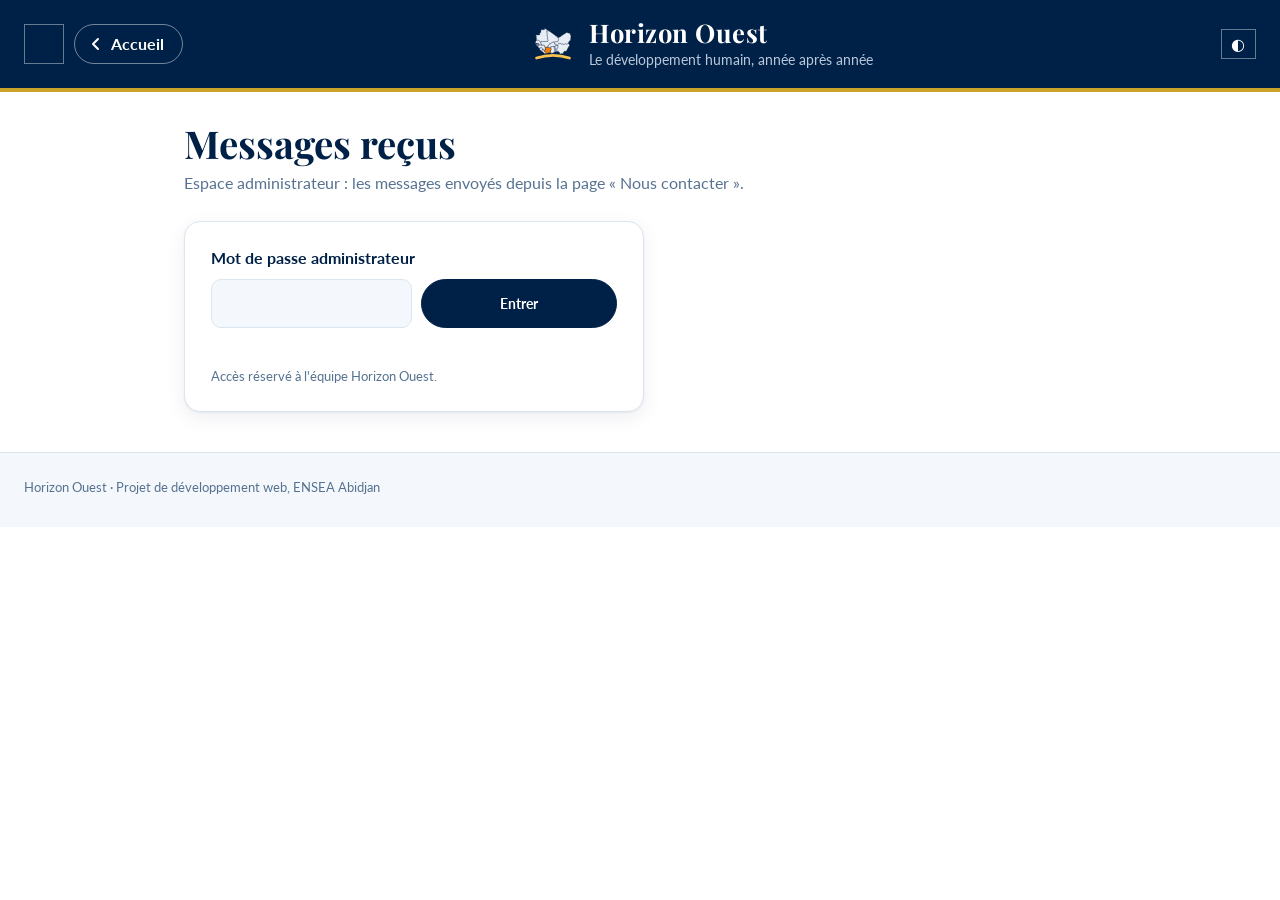
==== commit 0fa07570: "Mot de passe administrateur unique pour lancer.bat et IIS Le script IIS recopie backend/mot_de_passe" ====
--- a/admin.html
+++ b/admin.html
@@ -43,7 +43,7 @@
 			<button type="submit" class="bouton bouton--principal">Entrer</button>
 		</div>
 		<p id="admin-erreur" class="erreur-champ" role="alert"></p>
-		<p class="aide">Le mot de passe se trouve dans le fichier <code>backend/mot_de_passe_admin.txt</code>, sur l'ordinateur où tourne le serveur (créé au premier essai). Vous pouvez le remplacer par le vôtre dans ce fichier.</p>
+		<p class="aide">Accès réservé à l'équipe Horizon Ouest.</p>
 	</form>
 
 	<!-- Liste -->
